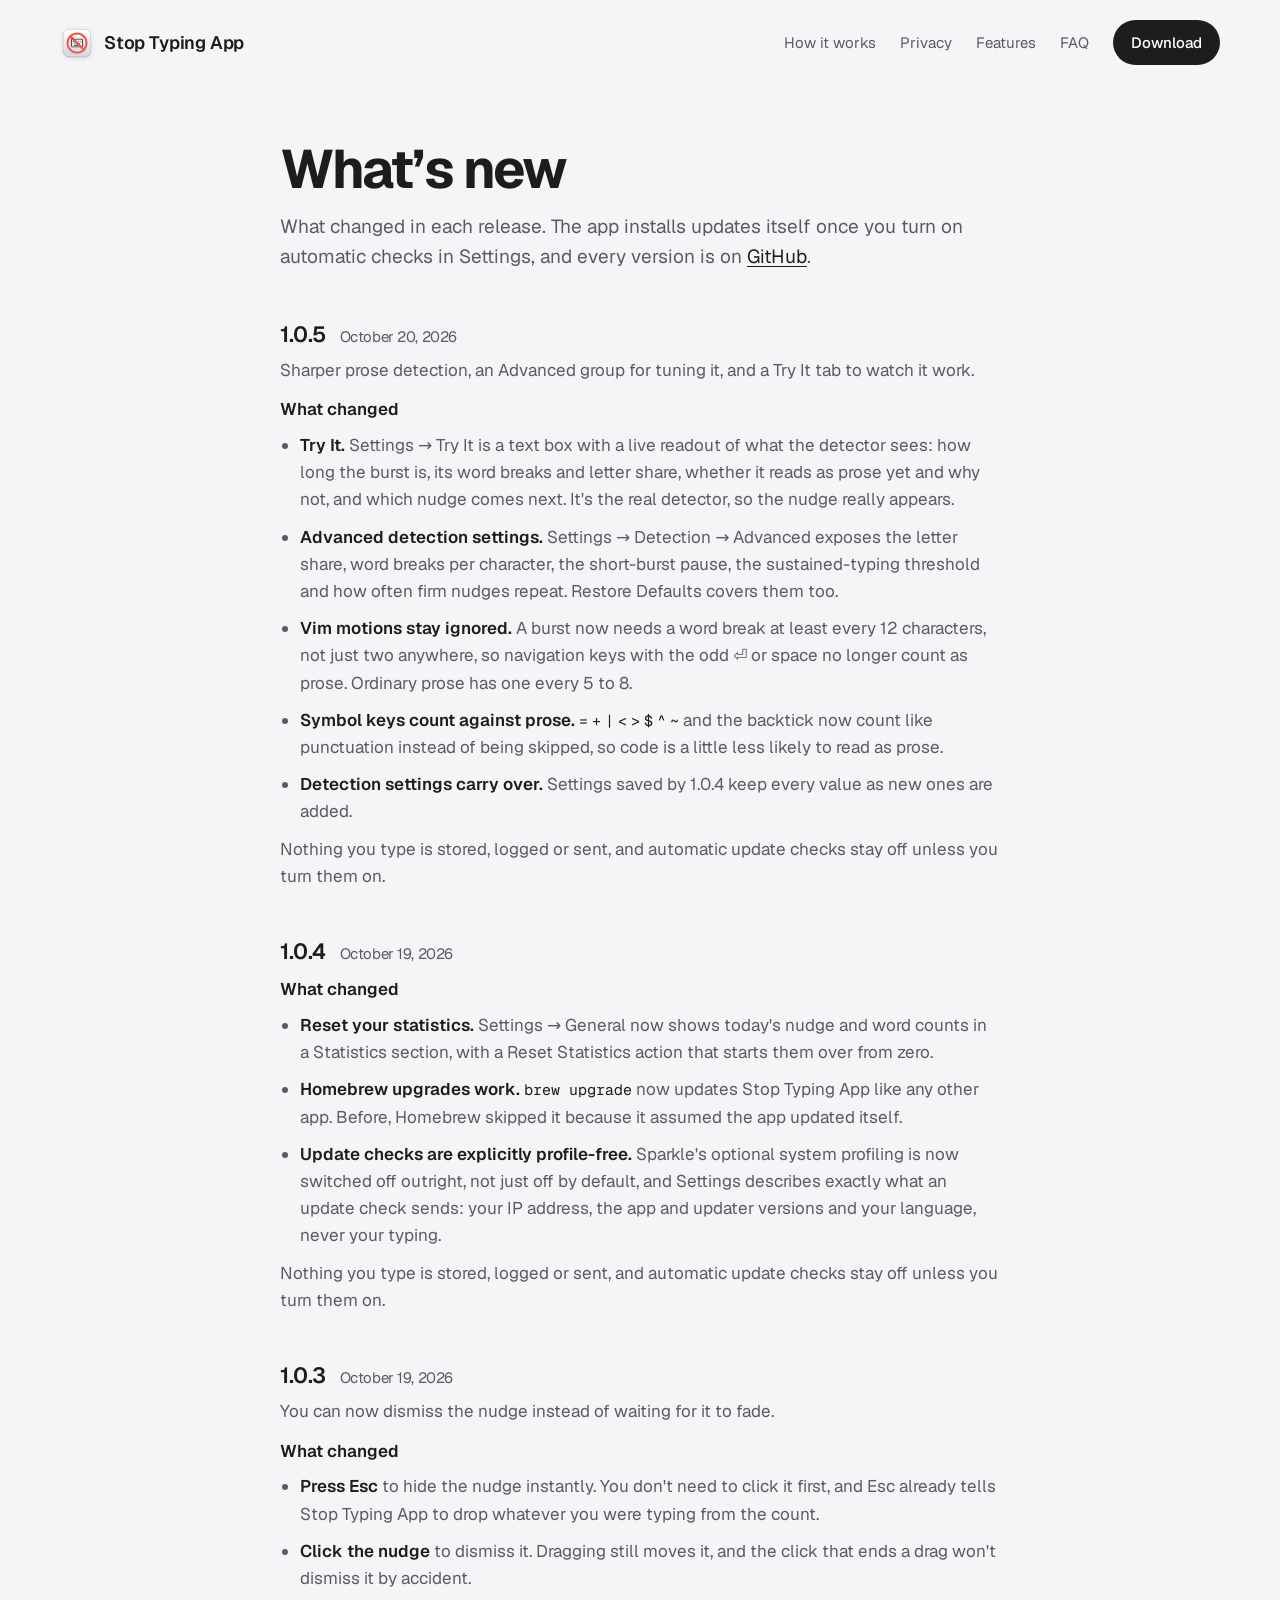
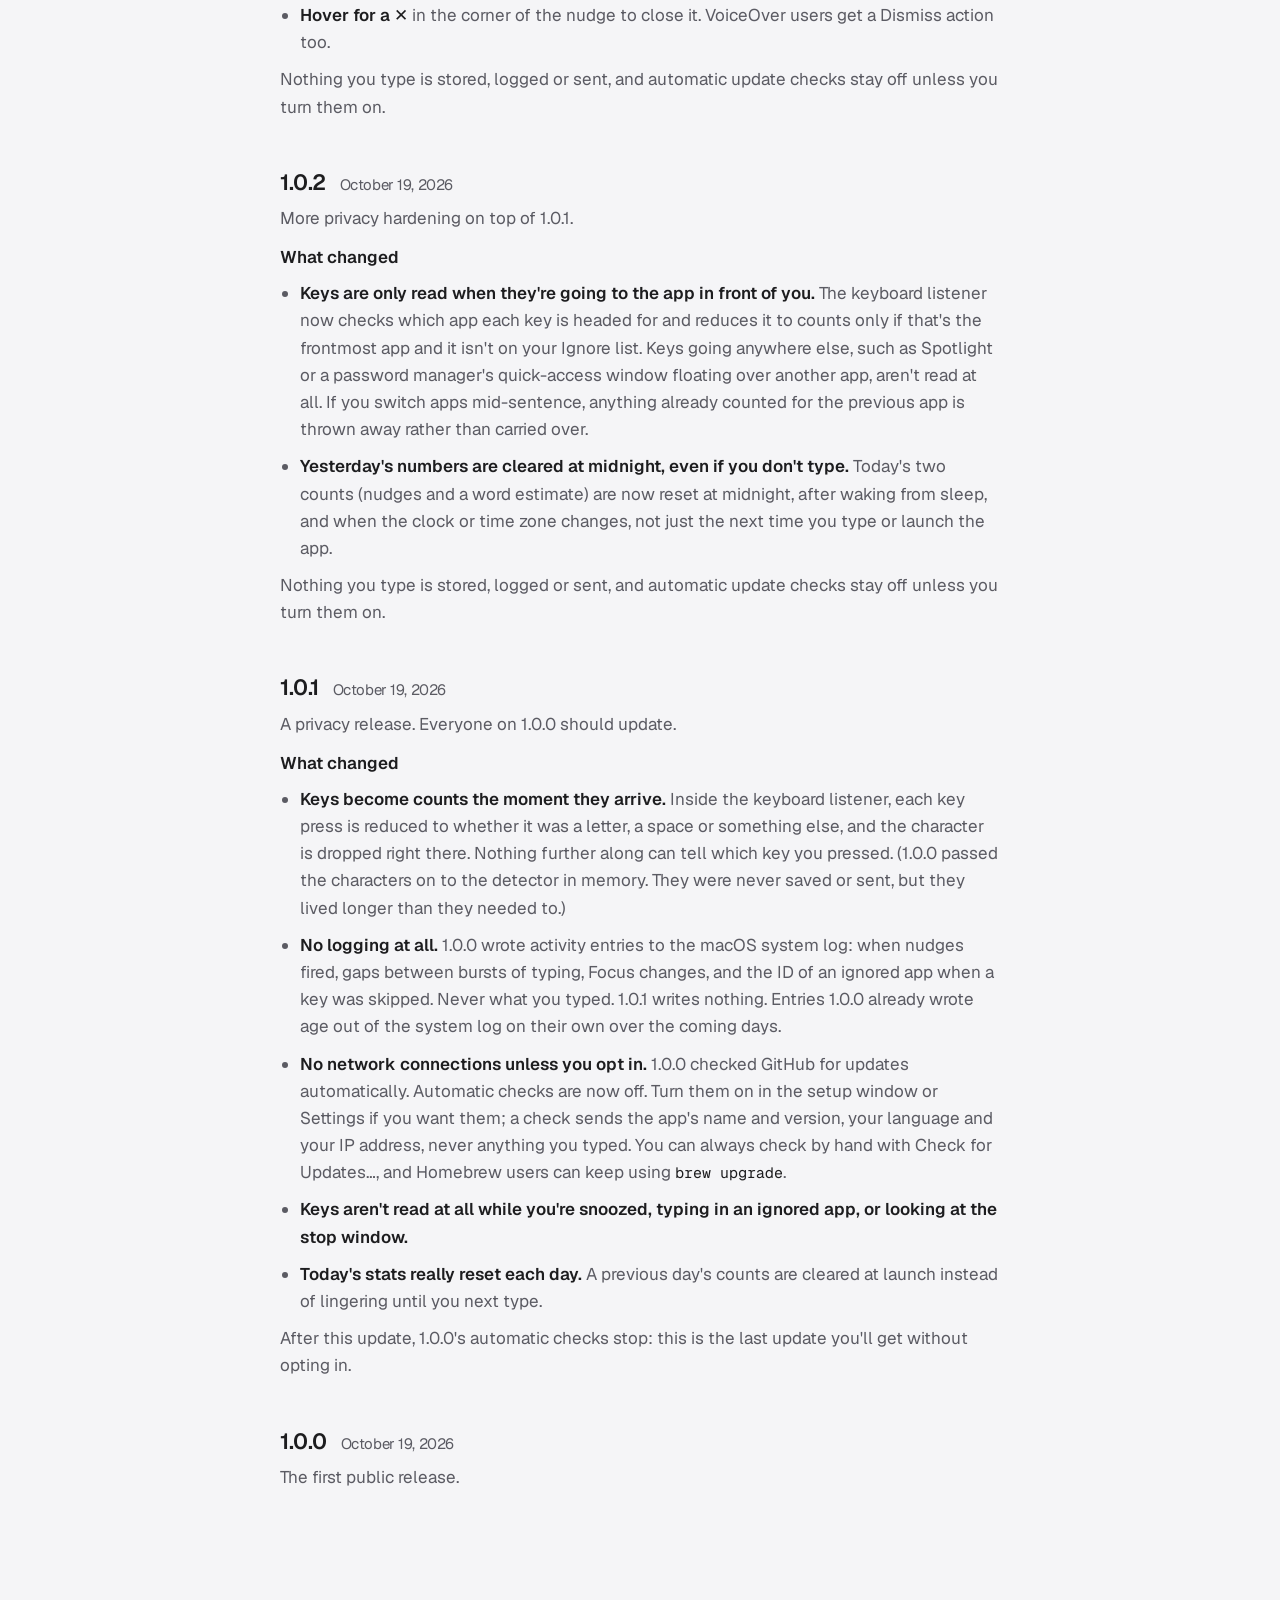
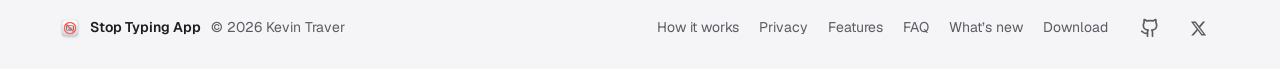
==== changelog.html @ fde9f528 "Add a What's new page with every release's notes changelog.html is rendered from the app repo's docs" ====
<!doctype html>
<html lang="en">
<head>
<meta charset="utf-8">
<meta name="viewport" content="width=device-width, initial-scale=1">
<title>What’s new · Stop Typing App</title>
<meta name="description" content="What changed in each release of Stop Typing App.">
<meta name="theme-color" content="#F5F5F7">
<link rel="icon" type="image/png" href="/favicon.png">
<link rel="apple-touch-icon" href="/apple-touch-icon.png">
<link rel="stylesheet" href="/fonts/fonts.css">
<script>
window.va = window.va || function () { (window.vaq = window.vaq || []).push(arguments); };
</script>
<script defer src="/_vercel/insights/script.js"></script>
<script>
window.si = window.si || function () { (window.siq = window.siq || []).push(arguments); };
</script>
<script defer src="/_vercel/speed-insights/script.js"></script>
<style>
body{margin:0;background:#F5F5F7}
a{color:#1D1D1F;text-decoration:none}a:hover{color:#5B5B63}
h1,h2,h3{text-wrap:balance}
a:focus-visible{outline:2px solid #0A84FF;outline-offset:3px;border-radius:8px}
section:target h2 a{text-decoration:underline;text-underline-offset:4px}
@media (max-width: 600px){.nav-link{display:none}}
</style>
</head>
<body>
<div id="top" style="min-height: 100vh; background: #F5F5F7; color: #1D1D1F; font-family: 'Geist', system-ui, -apple-system, sans-serif; font-size: 17px; line-height: 1.55; -webkit-font-smoothing: antialiased">

<header style="max-width: 1160px; margin: 0 auto; padding: 20px 24px; display: flex; flex-wrap: wrap; align-items: center; justify-content: space-between; gap: 16px">
<a href="/" style="display: flex; align-items: center; gap: 10px; font-weight: 600; font-size: 18px; letter-spacing: -0.01em; min-height: 44px">
<img src="/icon.png" alt="" style="width: 34px; height: 34px; filter: drop-shadow(0 0 0.5px rgba(0,0,0,0.4)) drop-shadow(0 1px 2px rgba(0,0,0,0.14))">
<span>Stop Typing App</span>
</a>
<nav aria-label="Main" style="display: flex; flex-wrap: wrap; align-items: center; gap: 4px 24px; font-size: 15px">
<a href="/#how" class="nav-link" style="color: #5B5B63; padding: 10px 0">How it works</a>
<a href="/#privacy" class="nav-link" style="color: #5B5B63; padding: 10px 0">Privacy</a>
<a href="/#features" class="nav-link" style="color: #5B5B63; padding: 10px 0">Features</a>
<a href="/#faq" class="nav-link" style="color: #5B5B63; padding: 10px 0">FAQ</a>
<a href="/#download" style="background: #1D1D1F; color: #FFFFFF; padding: 11px 18px; border-radius: 999px; font-weight: 500">Download</a>
</nav>
</header>

<main style="max-width: 720px; margin: 0 auto; padding: clamp(32px, 6vw, 56px) 24px clamp(64px, 10vw, 96px); display: flex; flex-direction: column; gap: 48px">
<div style="display: flex; flex-direction: column; gap: 14px">
<h1 style="margin: 0; font-size: clamp(34px, 4.4vw, 54px); line-height: 1.05; font-weight: 650; letter-spacing: -0.035em">What’s new</h1>
<p style="margin: 0; font-size: 19px; line-height: 1.6; color: #5B5B63">What changed in each release. The app installs updates itself once you turn on automatic checks in Settings, and every version is on <a href="https://github.com/kevintraver/stop-typing-app/releases" style="color: #1D1D1F; text-decoration: underline; text-underline-offset: 3px">GitHub</a>.</p>
</div>

<section id="v1-0-5" style="display: flex; flex-direction: column; gap: 10px">
<h2 style="margin: 0; display: flex; flex-wrap: wrap; align-items: baseline; gap: 6px 14px; font-size: 22px; line-height: 1.2; font-weight: 600; letter-spacing: -0.02em; color: #1D1D1F"><a href="#v1-0-5" style="color: inherit">1.0.5</a><span style="font-size: 15px; font-weight: 400; color: #5B5B63">October 20, 2026</span></h2>
<p style="margin: 0; font-size: 17px; line-height: 1.6; color: #5B5B63">Sharper prose detection, an Advanced group for tuning it, and a Try It tab to watch it work.</p>
<h3 style="margin: 4px 0 0; font-size: 17px; line-height: 1.4; font-weight: 600; color: #1D1D1F">What changed</h3>
<ul style="margin: 0; padding-left: 20px; display: flex; flex-direction: column; gap: 10px">
<li style="margin: 0; font-size: 17px; line-height: 1.6; color: #5B5B63"><strong style="color: #1D1D1F; font-weight: 600">Try It.</strong> Settings → Try It is a text box with a live readout of what the detector sees: how long the burst is, its word breaks and letter share, whether it reads as prose yet and why not, and which nudge comes next. It's the real detector, so the nudge really appears.</li>
<li style="margin: 0; font-size: 17px; line-height: 1.6; color: #5B5B63"><strong style="color: #1D1D1F; font-weight: 600">Advanced detection settings.</strong> Settings → Detection → Advanced exposes the letter share, word breaks per character, the short-burst pause, the sustained-typing threshold and how often firm nudges repeat. Restore Defaults covers them too.</li>
<li style="margin: 0; font-size: 17px; line-height: 1.6; color: #5B5B63"><strong style="color: #1D1D1F; font-weight: 600">Vim motions stay ignored.</strong> A burst now needs a word break at least every 12 characters, not just two anywhere, so navigation keys with the odd ⏎ or space no longer count as prose. Ordinary prose has one every 5 to 8.</li>
<li style="margin: 0; font-size: 17px; line-height: 1.6; color: #5B5B63"><strong style="color: #1D1D1F; font-weight: 600">Symbol keys count against prose.</strong> <code style="font-family: 'Geist Mono', ui-monospace, SFMono-Regular, Menlo, monospace; font-size: 15px; color: #1D1D1F">=</code> <code style="font-family: 'Geist Mono', ui-monospace, SFMono-Regular, Menlo, monospace; font-size: 15px; color: #1D1D1F">+</code> <code style="font-family: 'Geist Mono', ui-monospace, SFMono-Regular, Menlo, monospace; font-size: 15px; color: #1D1D1F">|</code> <code style="font-family: 'Geist Mono', ui-monospace, SFMono-Regular, Menlo, monospace; font-size: 15px; color: #1D1D1F">&lt;</code> <code style="font-family: 'Geist Mono', ui-monospace, SFMono-Regular, Menlo, monospace; font-size: 15px; color: #1D1D1F">&gt;</code> <code style="font-family: 'Geist Mono', ui-monospace, SFMono-Regular, Menlo, monospace; font-size: 15px; color: #1D1D1F">$</code> <code style="font-family: 'Geist Mono', ui-monospace, SFMono-Regular, Menlo, monospace; font-size: 15px; color: #1D1D1F">^</code> <code style="font-family: 'Geist Mono', ui-monospace, SFMono-Regular, Menlo, monospace; font-size: 15px; color: #1D1D1F">~</code> and the backtick now count like punctuation instead of being skipped, so code is a little less likely to read as prose.</li>
<li style="margin: 0; font-size: 17px; line-height: 1.6; color: #5B5B63"><strong style="color: #1D1D1F; font-weight: 600">Detection settings carry over.</strong> Settings saved by 1.0.4 keep every value as new ones are added.</li>
</ul>
<p style="margin: 0; font-size: 17px; line-height: 1.6; color: #5B5B63">Nothing you type is stored, logged or sent, and automatic update checks stay off unless you turn them on.</p>
</section>

<section id="v1-0-4" style="display: flex; flex-direction: column; gap: 10px">
<h2 style="margin: 0; display: flex; flex-wrap: wrap; align-items: baseline; gap: 6px 14px; font-size: 22px; line-height: 1.2; font-weight: 600; letter-spacing: -0.02em; color: #1D1D1F"><a href="#v1-0-4" style="color: inherit">1.0.4</a><span style="font-size: 15px; font-weight: 400; color: #5B5B63">October 19, 2026</span></h2>
<h3 style="margin: 4px 0 0; font-size: 17px; line-height: 1.4; font-weight: 600; color: #1D1D1F">What changed</h3>
<ul style="margin: 0; padding-left: 20px; display: flex; flex-direction: column; gap: 10px">
<li style="margin: 0; font-size: 17px; line-height: 1.6; color: #5B5B63"><strong style="color: #1D1D1F; font-weight: 600">Reset your statistics.</strong> Settings → General now shows today's nudge and word counts in a Statistics section, with a Reset Statistics action that starts them over from zero.</li>
<li style="margin: 0; font-size: 17px; line-height: 1.6; color: #5B5B63"><strong style="color: #1D1D1F; font-weight: 600">Homebrew upgrades work.</strong> <code style="font-family: 'Geist Mono', ui-monospace, SFMono-Regular, Menlo, monospace; font-size: 15px; color: #1D1D1F">brew upgrade</code> now updates Stop Typing App like any other app. Before, Homebrew skipped it because it assumed the app updated itself.</li>
<li style="margin: 0; font-size: 17px; line-height: 1.6; color: #5B5B63"><strong style="color: #1D1D1F; font-weight: 600">Update checks are explicitly profile-free.</strong> Sparkle's optional system profiling is now switched off outright, not just off by default, and Settings describes exactly what an update check sends: your IP address, the app and updater versions and your language, never your typing.</li>
</ul>
<p style="margin: 0; font-size: 17px; line-height: 1.6; color: #5B5B63">Nothing you type is stored, logged or sent, and automatic update checks stay off unless you turn them on.</p>
</section>

<section id="v1-0-3" style="display: flex; flex-direction: column; gap: 10px">
<h2 style="margin: 0; display: flex; flex-wrap: wrap; align-items: baseline; gap: 6px 14px; font-size: 22px; line-height: 1.2; font-weight: 600; letter-spacing: -0.02em; color: #1D1D1F"><a href="#v1-0-3" style="color: inherit">1.0.3</a><span style="font-size: 15px; font-weight: 400; color: #5B5B63">October 19, 2026</span></h2>
<p style="margin: 0; font-size: 17px; line-height: 1.6; color: #5B5B63">You can now dismiss the nudge instead of waiting for it to fade.</p>
<h3 style="margin: 4px 0 0; font-size: 17px; line-height: 1.4; font-weight: 600; color: #1D1D1F">What changed</h3>
<ul style="margin: 0; padding-left: 20px; display: flex; flex-direction: column; gap: 10px">
<li style="margin: 0; font-size: 17px; line-height: 1.6; color: #5B5B63"><strong style="color: #1D1D1F; font-weight: 600">Press Esc</strong> to hide the nudge instantly. You don't need to click it first, and Esc already tells Stop Typing App to drop whatever you were typing from the count.</li>
<li style="margin: 0; font-size: 17px; line-height: 1.6; color: #5B5B63"><strong style="color: #1D1D1F; font-weight: 600">Click the nudge</strong> to dismiss it. Dragging still moves it, and the click that ends a drag won't dismiss it by accident.</li>
<li style="margin: 0; font-size: 17px; line-height: 1.6; color: #5B5B63"><strong style="color: #1D1D1F; font-weight: 600">Hover for a ✕</strong> in the corner of the nudge to close it. VoiceOver users get a Dismiss action too.</li>
</ul>
<p style="margin: 0; font-size: 17px; line-height: 1.6; color: #5B5B63">Nothing you type is stored, logged or sent, and automatic update checks stay off unless you turn them on.</p>
</section>

<section id="v1-0-2" style="display: flex; flex-direction: column; gap: 10px">
<h2 style="margin: 0; display: flex; flex-wrap: wrap; align-items: baseline; gap: 6px 14px; font-size: 22px; line-height: 1.2; font-weight: 600; letter-spacing: -0.02em; color: #1D1D1F"><a href="#v1-0-2" style="color: inherit">1.0.2</a><span style="font-size: 15px; font-weight: 400; color: #5B5B63">October 19, 2026</span></h2>
<p style="margin: 0; font-size: 17px; line-height: 1.6; color: #5B5B63">More privacy hardening on top of 1.0.1.</p>
<h3 style="margin: 4px 0 0; font-size: 17px; line-height: 1.4; font-weight: 600; color: #1D1D1F">What changed</h3>
<ul style="margin: 0; padding-left: 20px; display: flex; flex-direction: column; gap: 10px">
<li style="margin: 0; font-size: 17px; line-height: 1.6; color: #5B5B63"><strong style="color: #1D1D1F; font-weight: 600">Keys are only read when they're going to the app in front of you.</strong> The keyboard listener now checks which app each key is headed for and reduces it to counts only if that's the frontmost app and it isn't on your Ignore list. Keys going anywhere else, such as Spotlight or a password manager's quick-access window floating over another app, aren't read at all. If you switch apps mid-sentence, anything already counted for the previous app is thrown away rather than carried over.</li>
<li style="margin: 0; font-size: 17px; line-height: 1.6; color: #5B5B63"><strong style="color: #1D1D1F; font-weight: 600">Yesterday's numbers are cleared at midnight, even if you don't type.</strong> Today's two counts (nudges and a word estimate) are now reset at midnight, after waking from sleep, and when the clock or time zone changes, not just the next time you type or launch the app.</li>
</ul>
<p style="margin: 0; font-size: 17px; line-height: 1.6; color: #5B5B63">Nothing you type is stored, logged or sent, and automatic update checks stay off unless you turn them on.</p>
</section>

<section id="v1-0-1" style="display: flex; flex-direction: column; gap: 10px">
<h2 style="margin: 0; display: flex; flex-wrap: wrap; align-items: baseline; gap: 6px 14px; font-size: 22px; line-height: 1.2; font-weight: 600; letter-spacing: -0.02em; color: #1D1D1F"><a href="#v1-0-1" style="color: inherit">1.0.1</a><span style="font-size: 15px; font-weight: 400; color: #5B5B63">October 19, 2026</span></h2>
<p style="margin: 0; font-size: 17px; line-height: 1.6; color: #5B5B63">A privacy release. Everyone on 1.0.0 should update.</p>
<h3 style="margin: 4px 0 0; font-size: 17px; line-height: 1.4; font-weight: 600; color: #1D1D1F">What changed</h3>
<ul style="margin: 0; padding-left: 20px; display: flex; flex-direction: column; gap: 10px">
<li style="margin: 0; font-size: 17px; line-height: 1.6; color: #5B5B63"><strong style="color: #1D1D1F; font-weight: 600">Keys become counts the moment they arrive.</strong> Inside the keyboard listener, each key press is reduced to whether it was a letter, a space or something else, and the character is dropped right there. Nothing further along can tell which key you pressed. (1.0.0 passed the characters on to the detector in memory. They were never saved or sent, but they lived longer than they needed to.)</li>
<li style="margin: 0; font-size: 17px; line-height: 1.6; color: #5B5B63"><strong style="color: #1D1D1F; font-weight: 600">No logging at all.</strong> 1.0.0 wrote activity entries to the macOS system log: when nudges fired, gaps between bursts of typing, Focus changes, and the ID of an ignored app when a key was skipped. Never what you typed. 1.0.1 writes nothing. Entries 1.0.0 already wrote age out of the system log on their own over the coming days.</li>
<li style="margin: 0; font-size: 17px; line-height: 1.6; color: #5B5B63"><strong style="color: #1D1D1F; font-weight: 600">No network connections unless you opt in.</strong> 1.0.0 checked GitHub for updates automatically. Automatic checks are now off. Turn them on in the setup window or Settings if you want them; a check sends the app's name and version, your language and your IP address, never anything you typed. You can always check by hand with Check for Updates…, and Homebrew users can keep using <code style="font-family: 'Geist Mono', ui-monospace, SFMono-Regular, Menlo, monospace; font-size: 15px; color: #1D1D1F">brew upgrade</code>.</li>
<li style="margin: 0; font-size: 17px; line-height: 1.6; color: #5B5B63"><strong style="color: #1D1D1F; font-weight: 600">Keys aren't read at all while you're snoozed, typing in an ignored app, or looking at the stop window.</strong></li>
<li style="margin: 0; font-size: 17px; line-height: 1.6; color: #5B5B63"><strong style="color: #1D1D1F; font-weight: 600">Today's stats really reset each day.</strong> A previous day's counts are cleared at launch instead of lingering until you next type.</li>
</ul>
<p style="margin: 0; font-size: 17px; line-height: 1.6; color: #5B5B63">After this update, 1.0.0's automatic checks stop: this is the last update you'll get without opting in.</p>
</section>

<section id="v1-0-0" style="display: flex; flex-direction: column; gap: 10px">
<h2 style="margin: 0; display: flex; flex-wrap: wrap; align-items: baseline; gap: 6px 14px; font-size: 22px; line-height: 1.2; font-weight: 600; letter-spacing: -0.02em; color: #1D1D1F"><a href="#v1-0-0" style="color: inherit">1.0.0</a><span style="font-size: 15px; font-weight: 400; color: #5B5B63">October 19, 2026</span></h2>
<p style="margin: 0; font-size: 17px; line-height: 1.6; color: #5B5B63">The first public release.</p>
</section>
</main>

<footer>
<div style="max-width: 1160px; margin: 0 auto; padding: 18px 24px; display: flex; flex-wrap: wrap; align-items: center; justify-content: space-between; gap: 8px 24px; font-size: 14px; color: #5B5B63">
<span style="display: flex; align-items: center; gap: 10px"><img src="/icon.png" alt="" style="width: 20px; height: 20px; filter: drop-shadow(0 0 0.5px rgba(0,0,0,0.4)) drop-shadow(0 1px 1.5px rgba(0,0,0,0.14))"><span style="font-weight: 600; color: #1D1D1F">Stop Typing App</span><span>© 2026 Kevin Traver</span></span>
<nav aria-label="Footer" style="display: flex; flex-wrap: wrap; align-items: center; gap: 0 20px">
<a href="/#how" style="color: #5B5B63; padding: 12px 0">How it works</a>
<a href="/privacy.html" style="color: #5B5B63; padding: 12px 0">Privacy</a>
<a href="/#features" style="color: #5B5B63; padding: 12px 0">Features</a>
<a href="/#faq" style="color: #5B5B63; padding: 12px 0">FAQ</a>
<a href="/changelog.html" style="color: #5B5B63; padding: 12px 0">What’s new</a>
<a href="/#download" style="color: #5B5B63; padding: 12px 0">Download</a>
<span style="display: flex; align-items: center; gap: 4px">
<a href="https://github.com/kevintraver/stop-typing-app" aria-label="Stop Typing App on GitHub" style="display: inline-flex; align-items: center; justify-content: center; width: 44px; height: 44px; color: #5B5B63"><svg aria-hidden="true" width="20" height="20" viewBox="0 0 24 24" fill="none" stroke="currentColor" stroke-width="2" stroke-linecap="round" stroke-linejoin="round"><path d="M15 22v-4a4.8 4.8 0 0 0-1-3.5c3 0 6-2 6-5.5.08-1.25-.27-2.48-1-3.5.28-1.15.28-2.35 0-3.5 0 0-1 0-3 1.5-2.64-.5-5.36-.5-8 0C6 2 5 2 5 2c-.3 1.15-.3 2.35 0 3.5A5.403 5.403 0 0 0 4 9c0 3.5 3 5.5 6 5.5-.39.49-.68 1.05-.85 1.65-.17.6-.22 1.23-.15 1.85v4"></path><path d="M9 18c-4.51 2-5-2-7-2"></path></svg></a>
<a href="https://x.com/kevintraver" aria-label="Kevin Traver on X" style="display: inline-flex; align-items: center; justify-content: center; width: 44px; height: 44px; color: #5B5B63"><svg aria-hidden="true" width="17" height="17" viewBox="0 0 24 24" fill="currentColor"><path d="M18.244 2.25h3.308l-7.227 8.26 8.502 11.24H16.17l-5.214-6.817L4.99 21.75H1.68l7.73-8.835L1.254 2.25H8.08l4.713 6.231zm-1.161 17.52h1.833L7.084 4.126H5.117z"></path></svg></a>
</span>
</nav>
</div>
</footer>

</div>
</body>
</html>
---- fonts/fonts.css ----
/* cyrillic-ext */
@font-face {
  font-family: 'Geist';
  font-style: normal;
  font-weight: 400;
  font-display: swap;
  src: url(gyByhwUxId8gMEwRGFWfOw.woff2) format('woff2');
  unicode-range: U+0460-052F, U+1C80-1C8A, U+20B4, U+2DE0-2DFF, U+A640-A69F, U+FE2E-FE2F;
}
/* cyrillic */
@font-face {
  font-family: 'Geist';
  font-style: normal;
  font-weight: 400;
  font-display: swap;
  src: url(gyByhwUxId8gMEwYGFWfOw.woff2) format('woff2');
  unicode-range: U+0301, U+0400-045F, U+0490-0491, U+04B0-04B1, U+2116;
}
/* vietnamese */
@font-face {
  font-family: 'Geist';
  font-style: normal;
  font-weight: 400;
  font-display: swap;
  src: url(gyByhwUxId8gMEwTGFWfOw.woff2) format('woff2');
  unicode-range: U+0102-0103, U+0110-0111, U+0128-0129, U+0168-0169, U+01A0-01A1, U+01AF-01B0, U+0300-0301, U+0303-0304, U+0308-0309, U+0323, U+0329, U+1EA0-1EF9, U+20AB;
}
/* latin-ext */
@font-face {
  font-family: 'Geist';
  font-style: normal;
  font-weight: 400;
  font-display: swap;
  src: url(gyByhwUxId8gMEwSGFWfOw.woff2) format('woff2');
  unicode-range: U+0100-02BA, U+02BD-02C5, U+02C7-02CC, U+02CE-02D7, U+02DD-02FF, U+0304, U+0308, U+0329, U+1D00-1DBF, U+1E00-1E9F, U+1EF2-1EFF, U+2020, U+20A0-20AB, U+20AD-20C4, U+2113, U+2C60-2C7F, U+A720-A7FF;
}
/* latin */
@font-face {
  font-family: 'Geist';
  font-style: normal;
  font-weight: 400;
  font-display: swap;
  src: url(gyByhwUxId8gMEwcGFU.woff2) format('woff2');
  unicode-range: U+0000-00FF, U+0131, U+0152-0153, U+02BB-02BC, U+02C6, U+02DA, U+02DC, U+0304, U+0308, U+0329, U+2000-206F, U+20AC, U+2122, U+2191, U+2193, U+2212, U+2215, U+FEFF, U+FFFD;
}
/* cyrillic-ext */
@font-face {
  font-family: 'Geist';
  font-style: normal;
  font-weight: 500;
  font-display: swap;
  src: url(gyByhwUxId8gMEwRGFWfOw.woff2) format('woff2');
  unicode-range: U+0460-052F, U+1C80-1C8A, U+20B4, U+2DE0-2DFF, U+A640-A69F, U+FE2E-FE2F;
}
/* cyrillic */
@font-face {
  font-family: 'Geist';
  font-style: normal;
  font-weight: 500;
  font-display: swap;
  src: url(gyByhwUxId8gMEwYGFWfOw.woff2) format('woff2');
  unicode-range: U+0301, U+0400-045F, U+0490-0491, U+04B0-04B1, U+2116;
}
/* vietnamese */
@font-face {
  font-family: 'Geist';
  font-style: normal;
  font-weight: 500;
  font-display: swap;
  src: url(gyByhwUxId8gMEwTGFWfOw.woff2) format('woff2');
  unicode-range: U+0102-0103, U+0110-0111, U+0128-0129, U+0168-0169, U+01A0-01A1, U+01AF-01B0, U+0300-0301, U+0303-0304, U+0308-0309, U+0323, U+0329, U+1EA0-1EF9, U+20AB;
}
/* latin-ext */
@font-face {
  font-family: 'Geist';
  font-style: normal;
  font-weight: 500;
  font-display: swap;
  src: url(gyByhwUxId8gMEwSGFWfOw.woff2) format('woff2');
  unicode-range: U+0100-02BA, U+02BD-02C5, U+02C7-02CC, U+02CE-02D7, U+02DD-02FF, U+0304, U+0308, U+0329, U+1D00-1DBF, U+1E00-1E9F, U+1EF2-1EFF, U+2020, U+20A0-20AB, U+20AD-20C4, U+2113, U+2C60-2C7F, U+A720-A7FF;
}
/* latin */
@font-face {
  font-family: 'Geist';
  font-style: normal;
  font-weight: 500;
  font-display: swap;
  src: url(gyByhwUxId8gMEwcGFU.woff2) format('woff2');
  unicode-range: U+0000-00FF, U+0131, U+0152-0153, U+02BB-02BC, U+02C6, U+02DA, U+02DC, U+0304, U+0308, U+0329, U+2000-206F, U+20AC, U+2122, U+2191, U+2193, U+2212, U+2215, U+FEFF, U+FFFD;
}
/* cyrillic-ext */
@font-face {
  font-family: 'Geist';
  font-style: normal;
  font-weight: 600;
  font-display: swap;
  src: url(gyByhwUxId8gMEwRGFWfOw.woff2) format('woff2');
  unicode-range: U+0460-052F, U+1C80-1C8A, U+20B4, U+2DE0-2DFF, U+A640-A69F, U+FE2E-FE2F;
}
/* cyrillic */
@font-face {
  font-family: 'Geist';
  font-style: normal;
  font-weight: 600;
  font-display: swap;
  src: url(gyByhwUxId8gMEwYGFWfOw.woff2) format('woff2');
  unicode-range: U+0301, U+0400-045F, U+0490-0491, U+04B0-04B1, U+2116;
}
/* vietnamese */
@font-face {
  font-family: 'Geist';
  font-style: normal;
  font-weight: 600;
  font-display: swap;
  src: url(gyByhwUxId8gMEwTGFWfOw.woff2) format('woff2');
  unicode-range: U+0102-0103, U+0110-0111, U+0128-0129, U+0168-0169, U+01A0-01A1, U+01AF-01B0, U+0300-0301, U+0303-0304, U+0308-0309, U+0323, U+0329, U+1EA0-1EF9, U+20AB;
}
/* latin-ext */
@font-face {
  font-family: 'Geist';
  font-style: normal;
  font-weight: 600;
  font-display: swap;
  src: url(gyByhwUxId8gMEwSGFWfOw.woff2) format('woff2');
  unicode-range: U+0100-02BA, U+02BD-02C5, U+02C7-02CC, U+02CE-02D7, U+02DD-02FF, U+0304, U+0308, U+0329, U+1D00-1DBF, U+1E00-1E9F, U+1EF2-1EFF, U+2020, U+20A0-20AB, U+20AD-20C4, U+2113, U+2C60-2C7F, U+A720-A7FF;
}
/* latin */
@font-face {
  font-family: 'Geist';
  font-style: normal;
  font-weight: 600;
  font-display: swap;
  src: url(gyByhwUxId8gMEwcGFU.woff2) format('woff2');
  unicode-range: U+0000-00FF, U+0131, U+0152-0153, U+02BB-02BC, U+02C6, U+02DA, U+02DC, U+0304, U+0308, U+0329, U+2000-206F, U+20AC, U+2122, U+2191, U+2193, U+2212, U+2215, U+FEFF, U+FFFD;
}
/* cyrillic-ext */
@font-face {
  font-family: 'Geist';
  font-style: normal;
  font-weight: 700;
  font-display: swap;
  src: url(gyByhwUxId8gMEwRGFWfOw.woff2) format('woff2');
  unicode-range: U+0460-052F, U+1C80-1C8A, U+20B4, U+2DE0-2DFF, U+A640-A69F, U+FE2E-FE2F;
}
/* cyrillic */
@font-face {
  font-family: 'Geist';
  font-style: normal;
  font-weight: 700;
  font-display: swap;
  src: url(gyByhwUxId8gMEwYGFWfOw.woff2) format('woff2');
  unicode-range: U+0301, U+0400-045F, U+0490-0491, U+04B0-04B1, U+2116;
}
/* vietnamese */
@font-face {
  font-family: 'Geist';
  font-style: normal;
  font-weight: 700;
  font-display: swap;
  src: url(gyByhwUxId8gMEwTGFWfOw.woff2) format('woff2');
  unicode-range: U+0102-0103, U+0110-0111, U+0128-0129, U+0168-0169, U+01A0-01A1, U+01AF-01B0, U+0300-0301, U+0303-0304, U+0308-0309, U+0323, U+0329, U+1EA0-1EF9, U+20AB;
}
/* latin-ext */
@font-face {
  font-family: 'Geist';
  font-style: normal;
  font-weight: 700;
  font-display: swap;
  src: url(gyByhwUxId8gMEwSGFWfOw.woff2) format('woff2');
  unicode-range: U+0100-02BA, U+02BD-02C5, U+02C7-02CC, U+02CE-02D7, U+02DD-02FF, U+0304, U+0308, U+0329, U+1D00-1DBF, U+1E00-1E9F, U+1EF2-1EFF, U+2020, U+20A0-20AB, U+20AD-20C4, U+2113, U+2C60-2C7F, U+A720-A7FF;
}
/* latin */
@font-face {
  font-family: 'Geist';
  font-style: normal;
  font-weight: 700;
  font-display: swap;
  src: url(gyByhwUxId8gMEwcGFU.woff2) format('woff2');
  unicode-range: U+0000-00FF, U+0131, U+0152-0153, U+02BB-02BC, U+02C6, U+02DA, U+02DC, U+0304, U+0308, U+0329, U+2000-206F, U+20AC, U+2122, U+2191, U+2193, U+2212, U+2215, U+FEFF, U+FFFD;
}
/* cyrillic-ext */
@font-face {
  font-family: 'Geist Mono';
  font-style: normal;
  font-weight: 400;
  font-display: swap;
  src: url(or3nQ6H-1_WfwkMZI_qYFrodmgPn.woff2) format('woff2');
  unicode-range: U+0460-052F, U+1C80-1C8A, U+20B4, U+2DE0-2DFF, U+A640-A69F, U+FE2E-FE2F;
}
/* cyrillic */
@font-face {
  font-family: 'Geist Mono';
  font-style: normal;
  font-weight: 400;
  font-display: swap;
  src: url(or3nQ6H-1_WfwkMZI_qYFrMdmgPn.woff2) format('woff2');
  unicode-range: U+0301, U+0400-045F, U+0490-0491, U+04B0-04B1, U+2116;
}
/* symbols2 */
@font-face {
  font-family: 'Geist Mono';
  font-style: normal;
  font-weight: 400;
  font-display: swap;
  src: url(or3nQ6H-1_WfwkMZI_qYFg08vz7ehw.woff2) format('woff2');
  unicode-range: U+2000-2001, U+2004-2008, U+200A, U+23B8-23BD, U+2500-259F;
}
/* vietnamese */
@font-face {
  font-family: 'Geist Mono';
  font-style: normal;
  font-weight: 400;
  font-display: swap;
  src: url(or3nQ6H-1_WfwkMZI_qYFrgdmgPn.woff2) format('woff2');
  unicode-range: U+0102-0103, U+0110-0111, U+0128-0129, U+0168-0169, U+01A0-01A1, U+01AF-01B0, U+0300-0301, U+0303-0304, U+0308-0309, U+0323, U+0329, U+1EA0-1EF9, U+20AB;
}
/* latin-ext */
@font-face {
  font-family: 'Geist Mono';
  font-style: normal;
  font-weight: 400;
  font-display: swap;
  src: url(or3nQ6H-1_WfwkMZI_qYFrkdmgPn.woff2) format('woff2');
  unicode-range: U+0100-02BA, U+02BD-02C5, U+02C7-02CC, U+02CE-02D7, U+02DD-02FF, U+0304, U+0308, U+0329, U+1D00-1DBF, U+1E00-1E9F, U+1EF2-1EFF, U+2020, U+20A0-20AB, U+20AD-20C4, U+2113, U+2C60-2C7F, U+A720-A7FF;
}
/* latin */
@font-face {
  font-family: 'Geist Mono';
  font-style: normal;
  font-weight: 400;
  font-display: swap;
  src: url(or3nQ6H-1_WfwkMZI_qYFrcdmg.woff2) format('woff2');
  unicode-range: U+0000-00FF, U+0131, U+0152-0153, U+02BB-02BC, U+02C6, U+02DA, U+02DC, U+0304, U+0308, U+0329, U+2000-206F, U+20AC, U+2122, U+2191, U+2193, U+2212, U+2215, U+FEFF, U+FFFD;
}
/* cyrillic-ext */
@font-face {
  font-family: 'Geist Mono';
  font-style: normal;
  font-weight: 500;
  font-display: swap;
  src: url(or3nQ6H-1_WfwkMZI_qYFrodmgPn.woff2) format('woff2');
  unicode-range: U+0460-052F, U+1C80-1C8A, U+20B4, U+2DE0-2DFF, U+A640-A69F, U+FE2E-FE2F;
}
/* cyrillic */
@font-face {
  font-family: 'Geist Mono';
  font-style: normal;
  font-weight: 500;
  font-display: swap;
  src: url(or3nQ6H-1_WfwkMZI_qYFrMdmgPn.woff2) format('woff2');
  unicode-range: U+0301, U+0400-045F, U+0490-0491, U+04B0-04B1, U+2116;
}
/* symbols2 */
@font-face {
  font-family: 'Geist Mono';
  font-style: normal;
  font-weight: 500;
  font-display: swap;
  src: url(or3nQ6H-1_WfwkMZI_qYFg08vz7ehw.woff2) format('woff2');
  unicode-range: U+2000-2001, U+2004-2008, U+200A, U+23B8-23BD, U+2500-259F;
}
/* vietnamese */
@font-face {
  font-family: 'Geist Mono';
  font-style: normal;
  font-weight: 500;
  font-display: swap;
  src: url(or3nQ6H-1_WfwkMZI_qYFrgdmgPn.woff2) format('woff2');
  unicode-range: U+0102-0103, U+0110-0111, U+0128-0129, U+0168-0169, U+01A0-01A1, U+01AF-01B0, U+0300-0301, U+0303-0304, U+0308-0309, U+0323, U+0329, U+1EA0-1EF9, U+20AB;
}
/* latin-ext */
@font-face {
  font-family: 'Geist Mono';
  font-style: normal;
  font-weight: 500;
  font-display: swap;
  src: url(or3nQ6H-1_WfwkMZI_qYFrkdmgPn.woff2) format('woff2');
  unicode-range: U+0100-02BA, U+02BD-02C5, U+02C7-02CC, U+02CE-02D7, U+02DD-02FF, U+0304, U+0308, U+0329, U+1D00-1DBF, U+1E00-1E9F, U+1EF2-1EFF, U+2020, U+20A0-20AB, U+20AD-20C4, U+2113, U+2C60-2C7F, U+A720-A7FF;
}
/* latin */
@font-face {
  font-family: 'Geist Mono';
  font-style: normal;
  font-weight: 500;
  font-display: swap;
  src: url(or3nQ6H-1_WfwkMZI_qYFrcdmg.woff2) format('woff2');
  unicode-range: U+0000-00FF, U+0131, U+0152-0153, U+02BB-02BC, U+02C6, U+02DA, U+02DC, U+0304, U+0308, U+0329, U+2000-206F, U+20AC, U+2122, U+2191, U+2193, U+2212, U+2215, U+FEFF, U+FFFD;
}
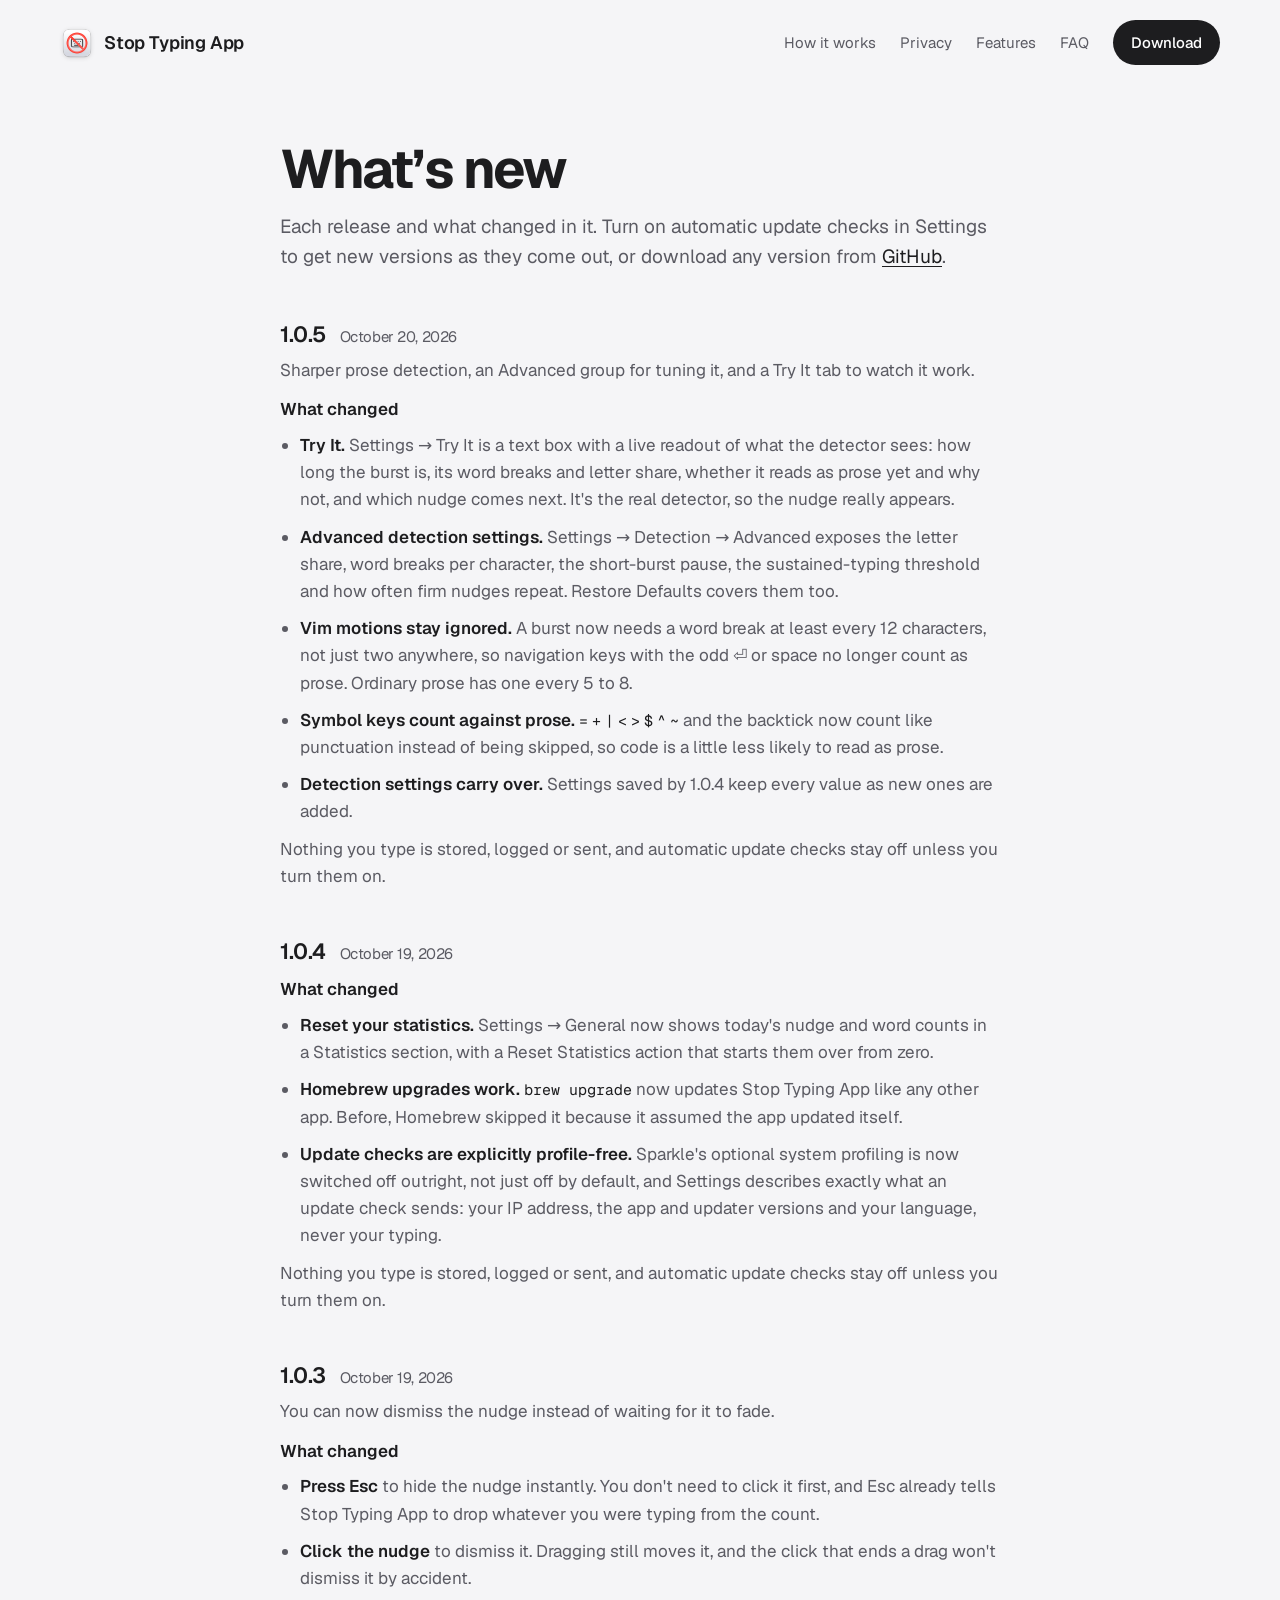
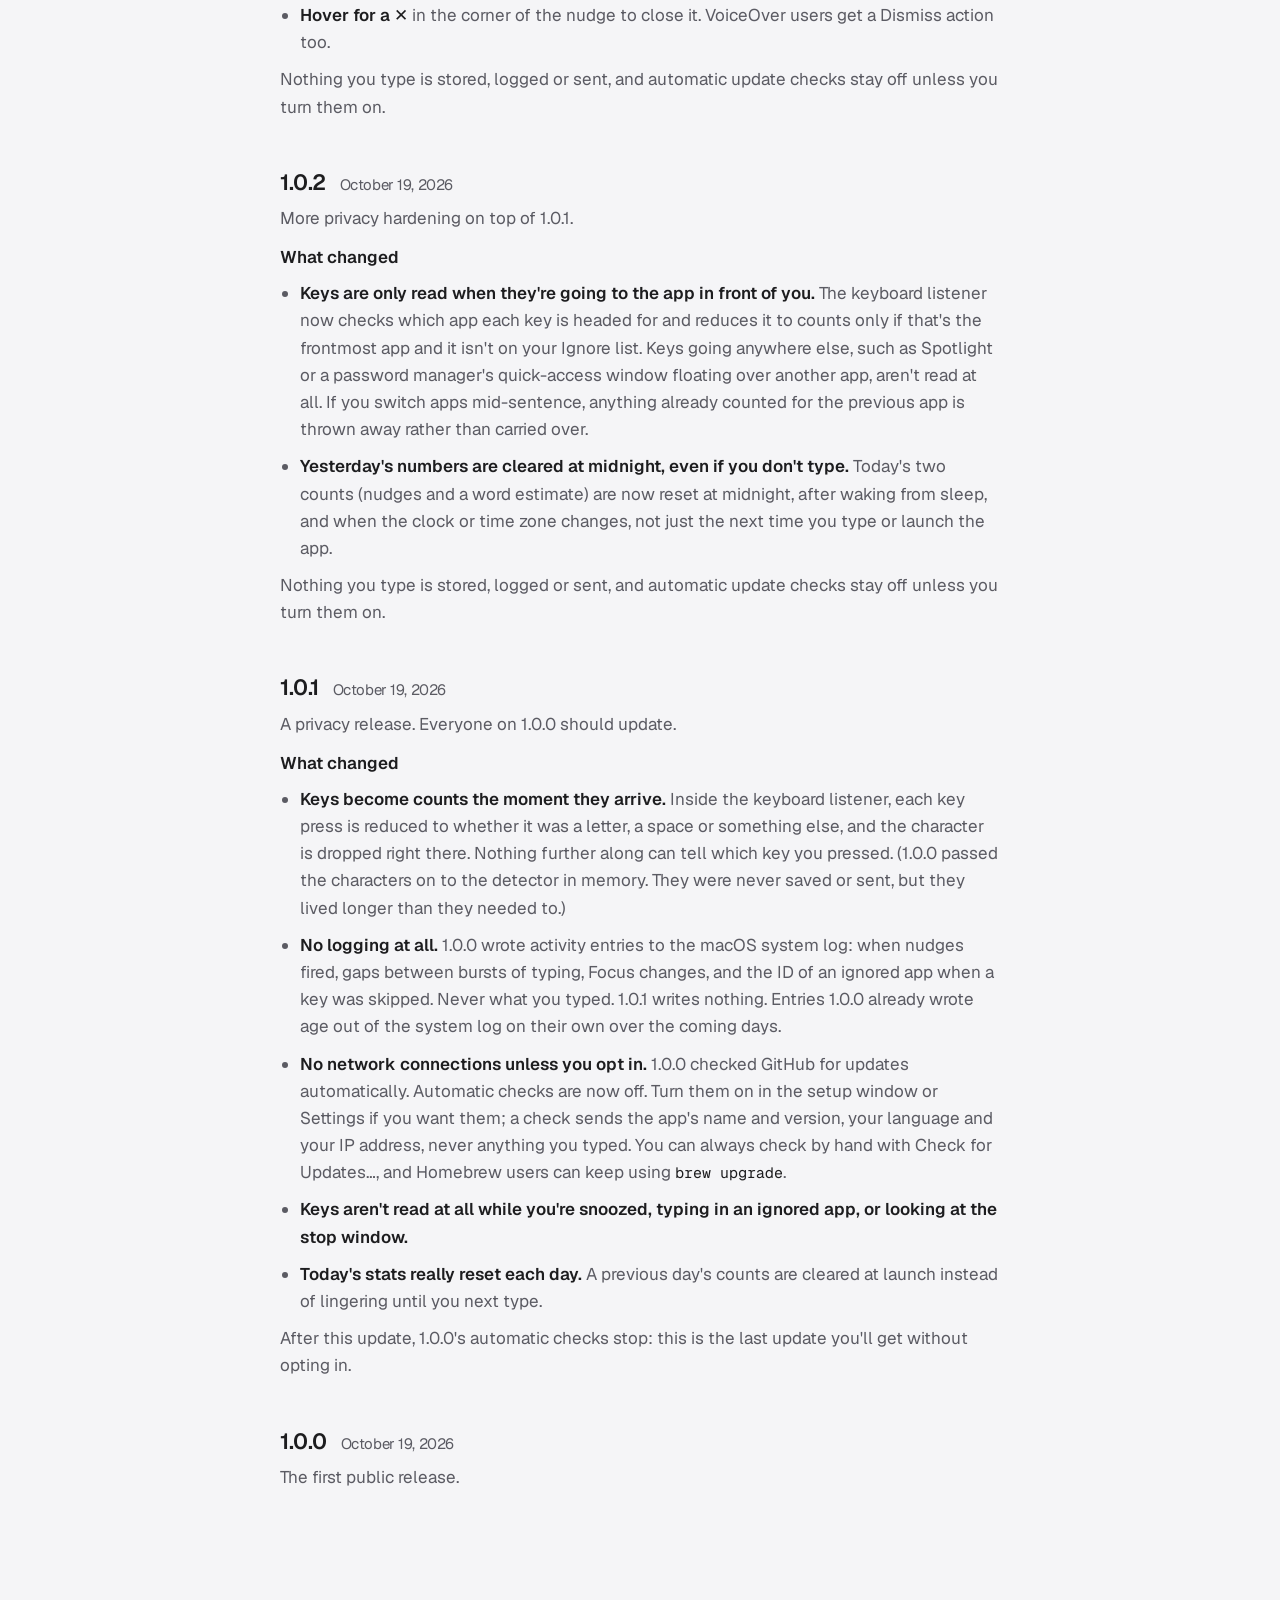
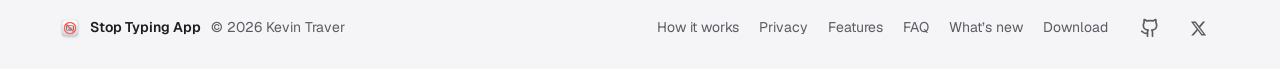
==== commit 3fa0f3f6: "What's new: plainer intro" ====
--- a/changelog.html
+++ b/changelog.html
@@ -46,7 +46,7 @@
 <main style="max-width: 720px; margin: 0 auto; padding: clamp(32px, 6vw, 56px) 24px clamp(64px, 10vw, 96px); display: flex; flex-direction: column; gap: 48px">
 <div style="display: flex; flex-direction: column; gap: 14px">
 <h1 style="margin: 0; font-size: clamp(34px, 4.4vw, 54px); line-height: 1.05; font-weight: 650; letter-spacing: -0.035em">What’s new</h1>
-<p style="margin: 0; font-size: 19px; line-height: 1.6; color: #5B5B63">What changed in each release. The app installs updates itself once you turn on automatic checks in Settings, and every version is on <a href="https://github.com/kevintraver/stop-typing-app/releases" style="color: #1D1D1F; text-decoration: underline; text-underline-offset: 3px">GitHub</a>.</p>
+<p style="margin: 0; font-size: 19px; line-height: 1.6; color: #5B5B63">Each release and what changed in it. Turn on automatic update checks in Settings to get new versions as they come out, or download any version from <a href="https://github.com/kevintraver/stop-typing-app/releases" style="color: #1D1D1F; text-decoration: underline; text-underline-offset: 3px">GitHub</a>.</p>
 </div>
 
 <section id="v1-0-5" style="display: flex; flex-direction: column; gap: 10px">
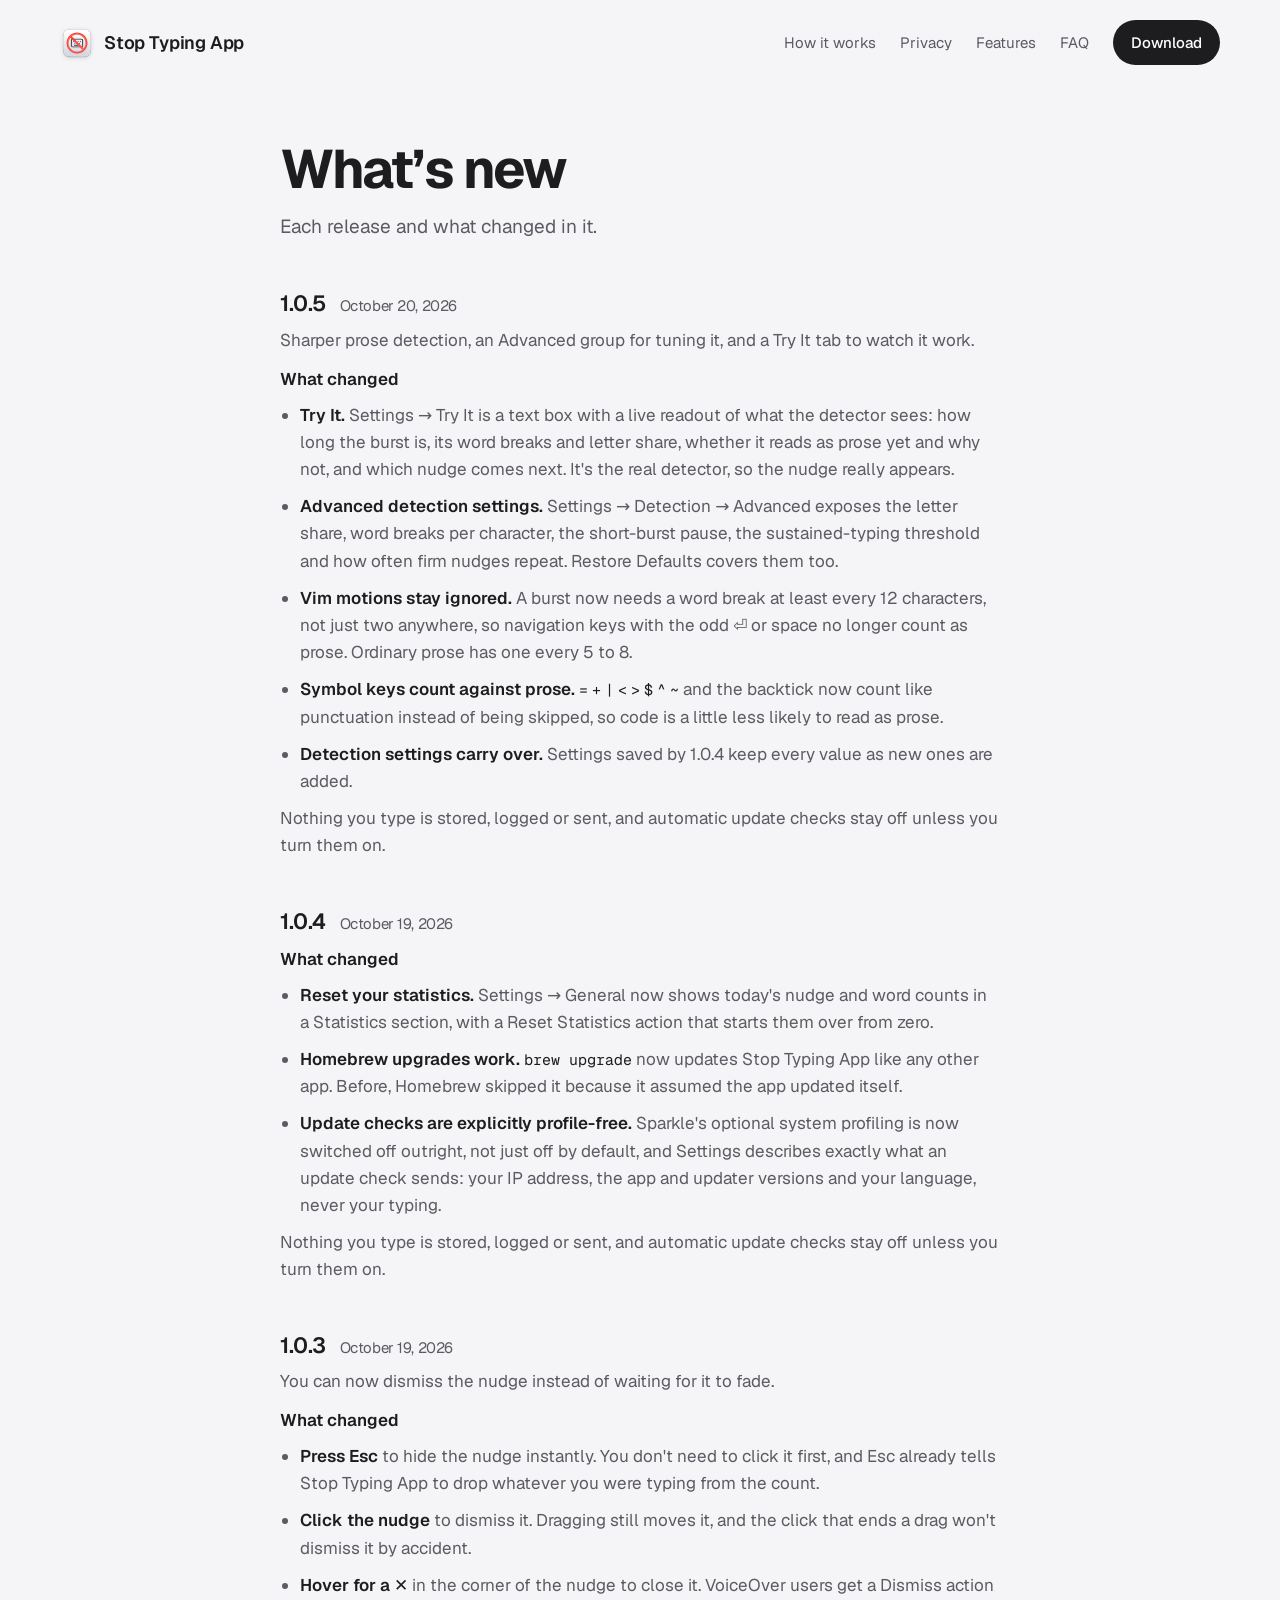
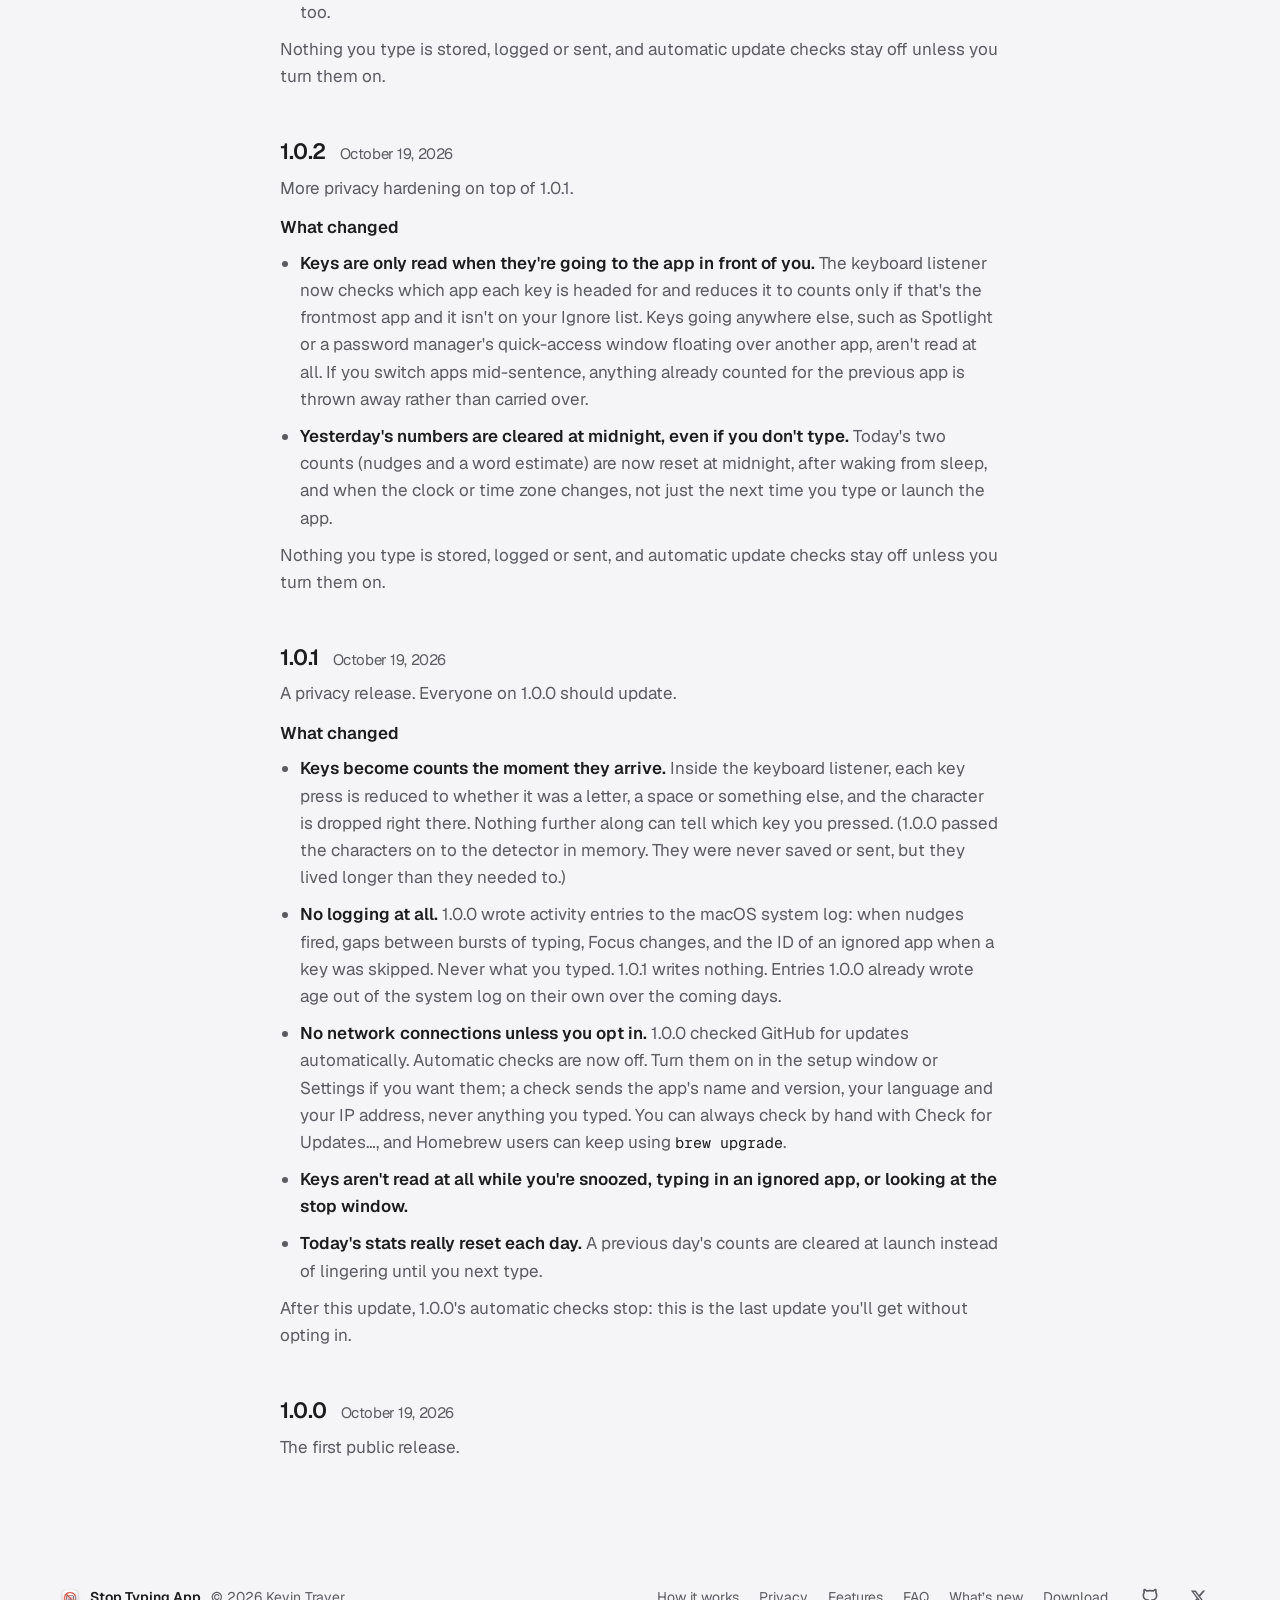
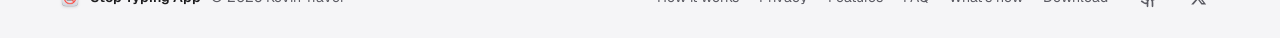
==== commit 451b1f29: "What's new: one-line intro" ====
--- a/changelog.html
+++ b/changelog.html
@@ -46,7 +46,7 @@
 <main style="max-width: 720px; margin: 0 auto; padding: clamp(32px, 6vw, 56px) 24px clamp(64px, 10vw, 96px); display: flex; flex-direction: column; gap: 48px">
 <div style="display: flex; flex-direction: column; gap: 14px">
 <h1 style="margin: 0; font-size: clamp(34px, 4.4vw, 54px); line-height: 1.05; font-weight: 650; letter-spacing: -0.035em">What’s new</h1>
-<p style="margin: 0; font-size: 19px; line-height: 1.6; color: #5B5B63">Each release and what changed in it. Turn on automatic update checks in Settings to get new versions as they come out, or download any version from <a href="https://github.com/kevintraver/stop-typing-app/releases" style="color: #1D1D1F; text-decoration: underline; text-underline-offset: 3px">GitHub</a>.</p>
+<p style="margin: 0; font-size: 19px; line-height: 1.6; color: #5B5B63">Each release and what changed in it.</p>
 </div>
 
 <section id="v1-0-5" style="display: flex; flex-direction: column; gap: 10px">
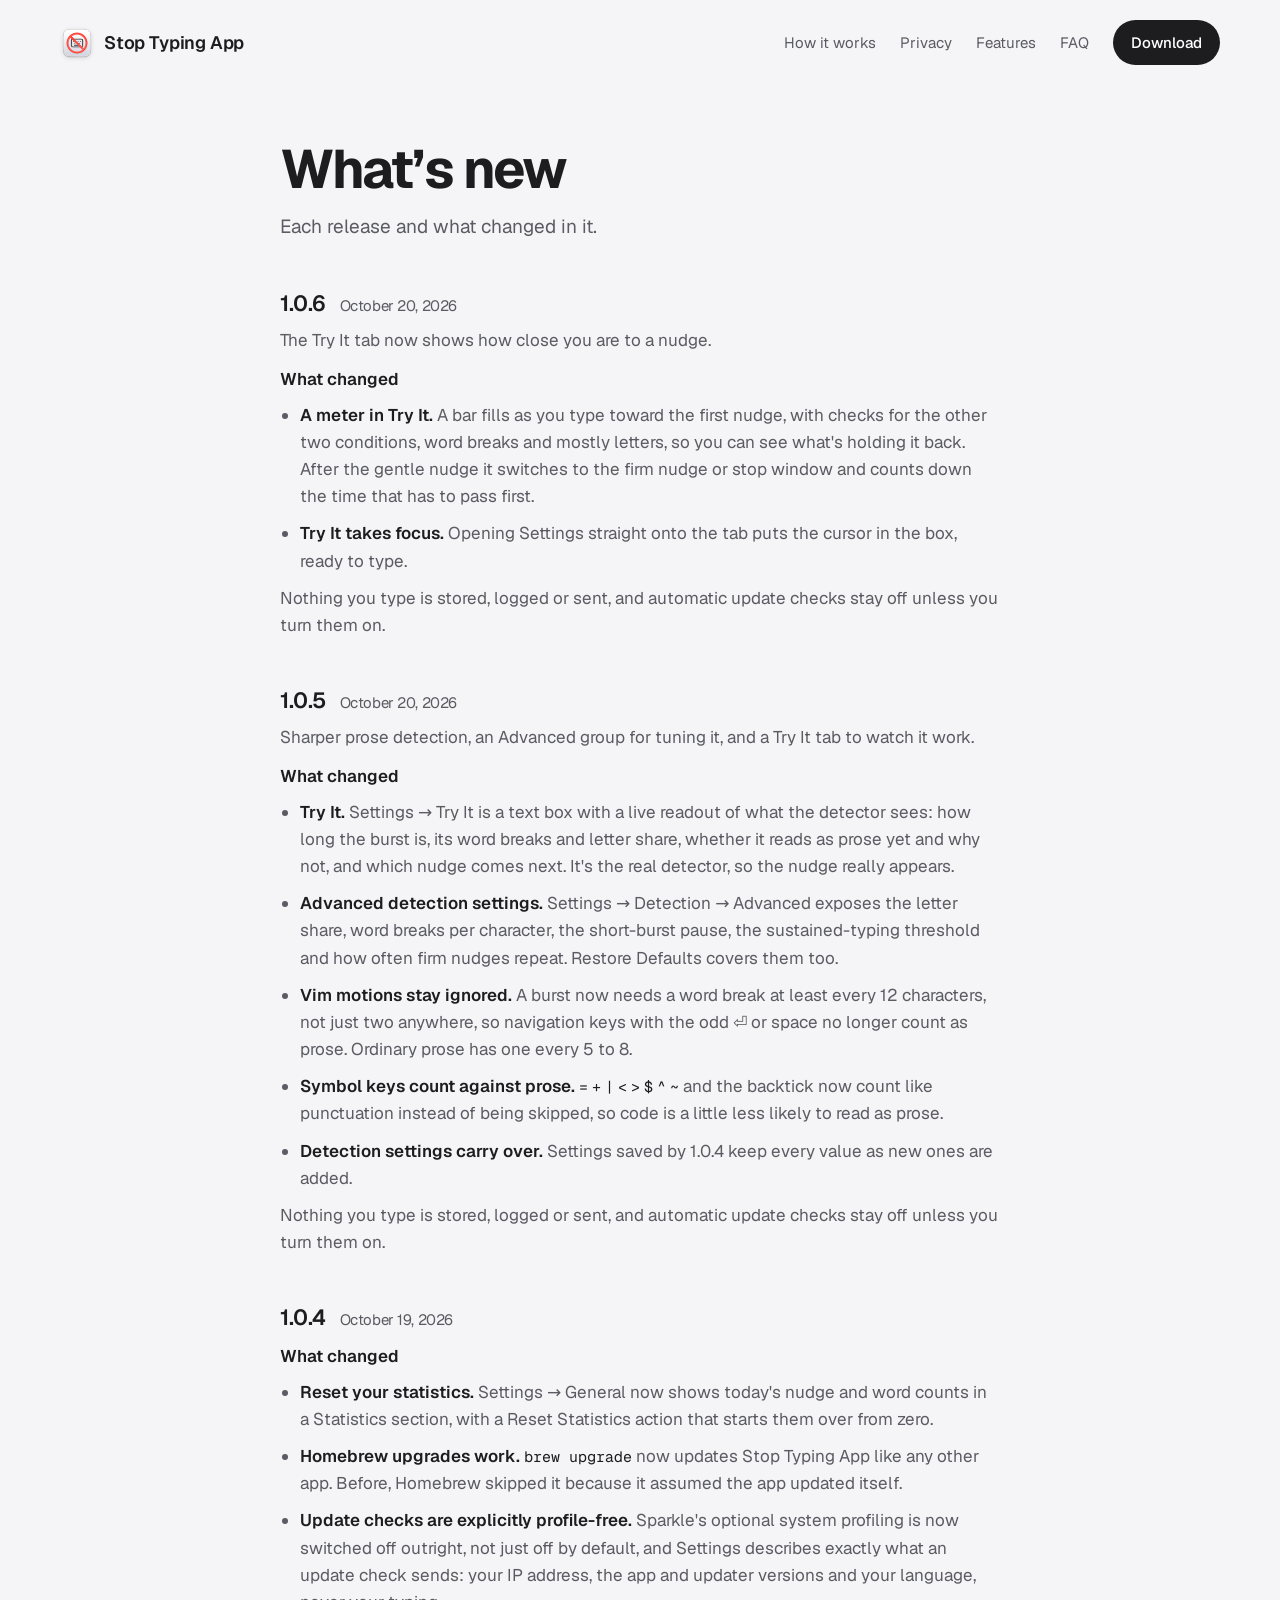
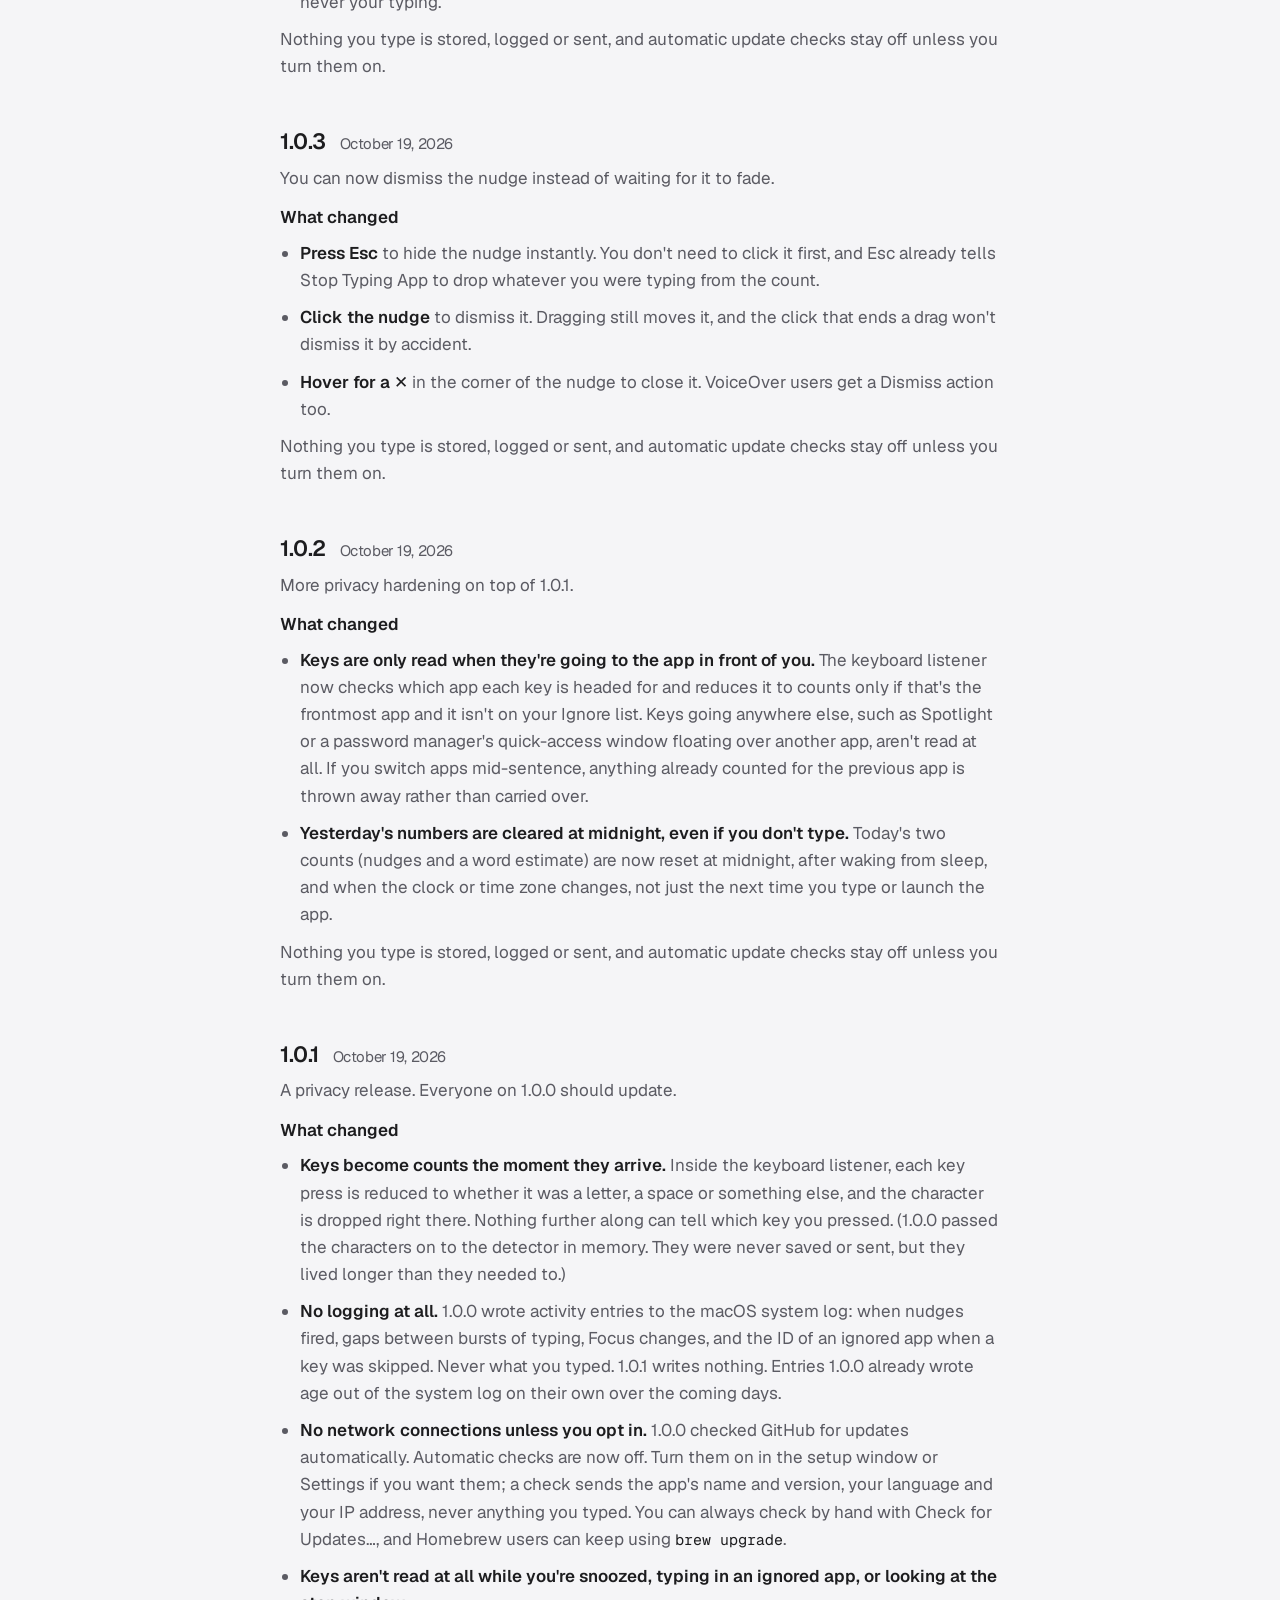
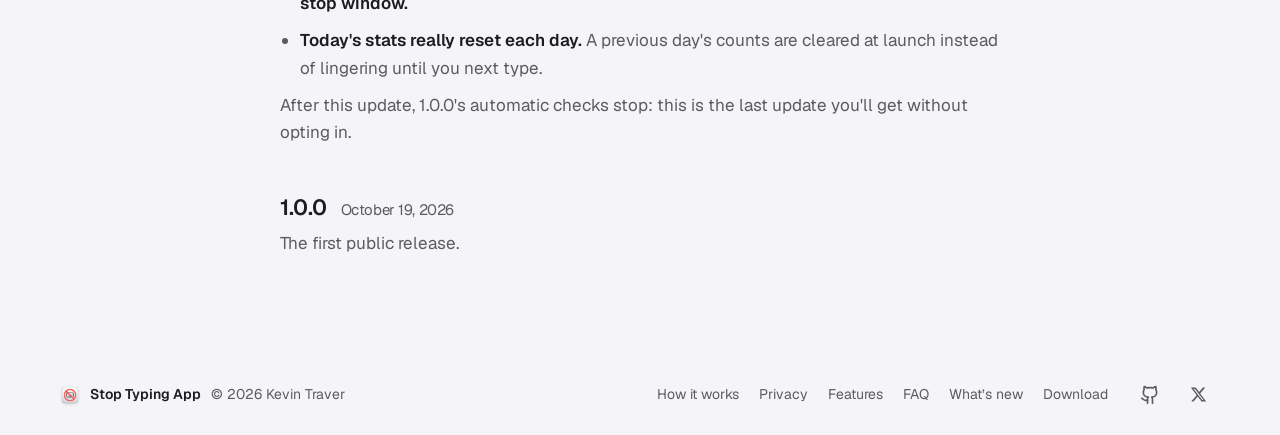
==== commit 9332ff99: "What's new: 1.0.6" ====
--- a/changelog.html
+++ b/changelog.html
@@ -48,6 +48,17 @@
 <h1 style="margin: 0; font-size: clamp(34px, 4.4vw, 54px); line-height: 1.05; font-weight: 650; letter-spacing: -0.035em">What’s new</h1>
 <p style="margin: 0; font-size: 19px; line-height: 1.6; color: #5B5B63">Each release and what changed in it.</p>
 </div>
+
+<section id="v1-0-6" style="display: flex; flex-direction: column; gap: 10px">
+<h2 style="margin: 0; display: flex; flex-wrap: wrap; align-items: baseline; gap: 6px 14px; font-size: 22px; line-height: 1.2; font-weight: 600; letter-spacing: -0.02em; color: #1D1D1F"><a href="#v1-0-6" style="color: inherit">1.0.6</a><span style="font-size: 15px; font-weight: 400; color: #5B5B63">October 20, 2026</span></h2>
+<p style="margin: 0; font-size: 17px; line-height: 1.6; color: #5B5B63">The Try It tab now shows how close you are to a nudge.</p>
+<h3 style="margin: 4px 0 0; font-size: 17px; line-height: 1.4; font-weight: 600; color: #1D1D1F">What changed</h3>
+<ul style="margin: 0; padding-left: 20px; display: flex; flex-direction: column; gap: 10px">
+<li style="margin: 0; font-size: 17px; line-height: 1.6; color: #5B5B63"><strong style="color: #1D1D1F; font-weight: 600">A meter in Try It.</strong> A bar fills as you type toward the first nudge, with checks for the other two conditions, word breaks and mostly letters, so you can see what's holding it back. After the gentle nudge it switches to the firm nudge or stop window and counts down the time that has to pass first.</li>
+<li style="margin: 0; font-size: 17px; line-height: 1.6; color: #5B5B63"><strong style="color: #1D1D1F; font-weight: 600">Try It takes focus.</strong> Opening Settings straight onto the tab puts the cursor in the box, ready to type.</li>
+</ul>
+<p style="margin: 0; font-size: 17px; line-height: 1.6; color: #5B5B63">Nothing you type is stored, logged or sent, and automatic update checks stay off unless you turn them on.</p>
+</section>
 
 <section id="v1-0-5" style="display: flex; flex-direction: column; gap: 10px">
 <h2 style="margin: 0; display: flex; flex-wrap: wrap; align-items: baseline; gap: 6px 14px; font-size: 22px; line-height: 1.2; font-weight: 600; letter-spacing: -0.02em; color: #1D1D1F"><a href="#v1-0-5" style="color: inherit">1.0.5</a><span style="font-size: 15px; font-weight: 400; color: #5B5B63">October 20, 2026</span></h2>
